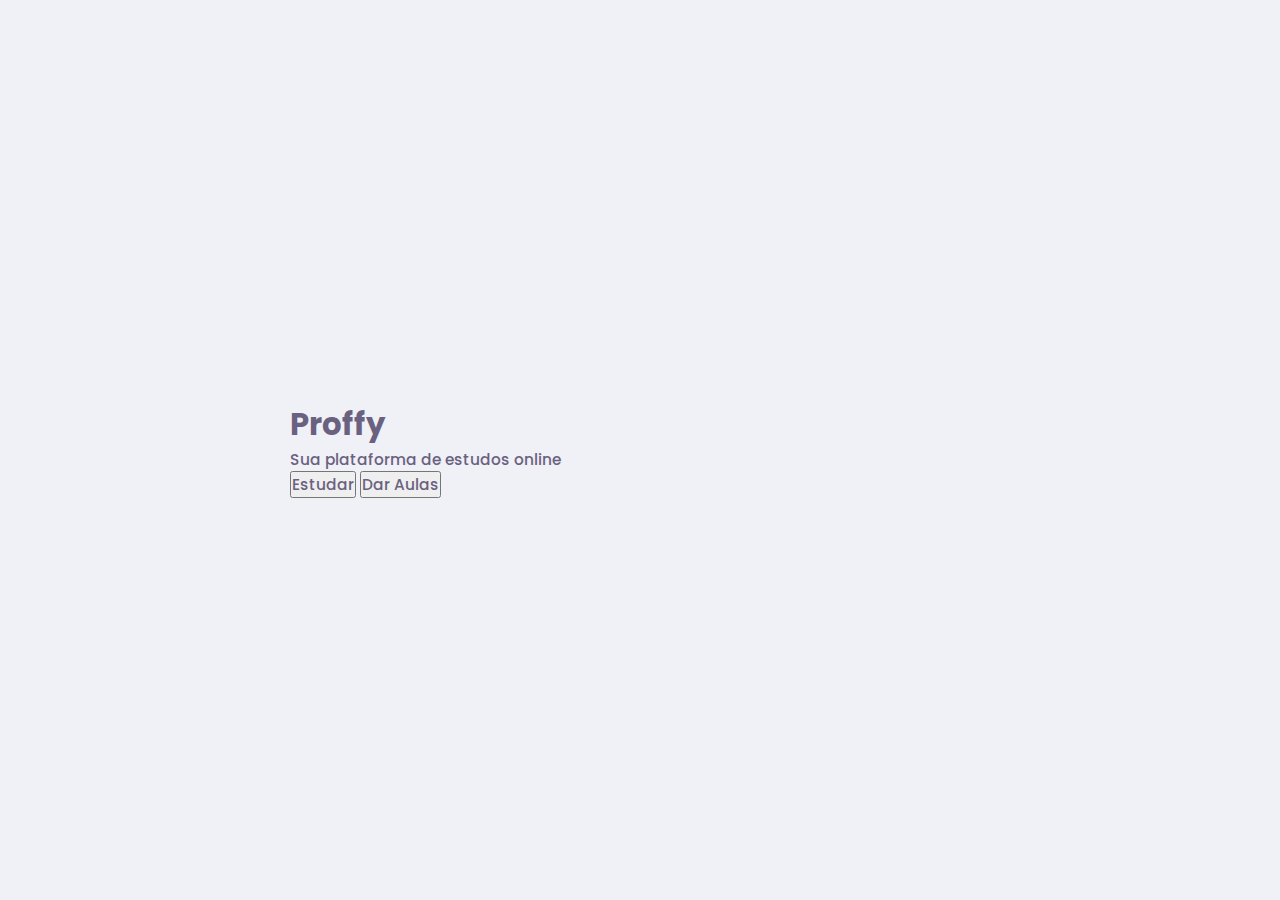
==== index.html @ 19458cd7 "aula 001" ====
<!DOCTYPE html>
<html lang="pt_br">
<head>
    <meta charset="UTF-8">
    <meta name="viewport" content="width=device-width, initial-scale=1.0">
    <title>Proffy | Sua plataforma de estudo online</title>

   

   <link rel="stylesheet" href="style.css">

   
<link href="https://fonts.googleapis.com/css2?family=Archivo:wght@400;700&amp;family=Poppins:wght@400;600&amp;display=swap" rel="stylesheet">
</head>
<body id="page-landing" > 
<div id="container">
   <h1>Proffy</h1>
    <p>Sua plataforma de estudos online</p>
    


    <button>Estudar</button>
    <button>Dar Aulas</button>
</div>

 
</body>
</html>
---- style.css ----
:root {
    --color-background: #F0F0F7;
    --color-primary-lighter: #9871F5;
    --color-primary-light: #916BEA;
    --color-primary: #8257E5;
    --color-primary-dark: #774DD6;
    --color-primary-darker: #6842c2;
    --color-secondary: #04D361;
    --color-secondary-dark: #04BF58;
    --color-title-in-primary: #FFFFFF;
    --color-text-in-primary: #D4C2FF;
    --color-text-title: #32264D;
    --color-text-complement: #9C98A6;
    --color-text-base: #6A6180;
    --color-line-in-white: #E6E6F0;
    --color-input-background: #F8F8FC;
    --color-button-text: #FFFFFF;
    --color-box-base: #FFFFFF;
    --color-box-footer: #FAFAFC;
    --color-small-info: #C1BCCC;
    font-size: 60%; /* controle das medidas rem */
}

* {
    margin:0;
    padding:0;
    box-sizing:border-box;
}
hrml, 
body{
    height:100vh;
}


 body{    
    background:var(--color-background);
     display:flex;
     align-items:center;
     justify-content:center;       
 }


 body,
 input,
 button,
 textarea{
     font:500 1.6rem Poppins;
     color:var(--color-text-base);
 }

 
 #container{
     width:90vw;
     max-width:700px;
 }
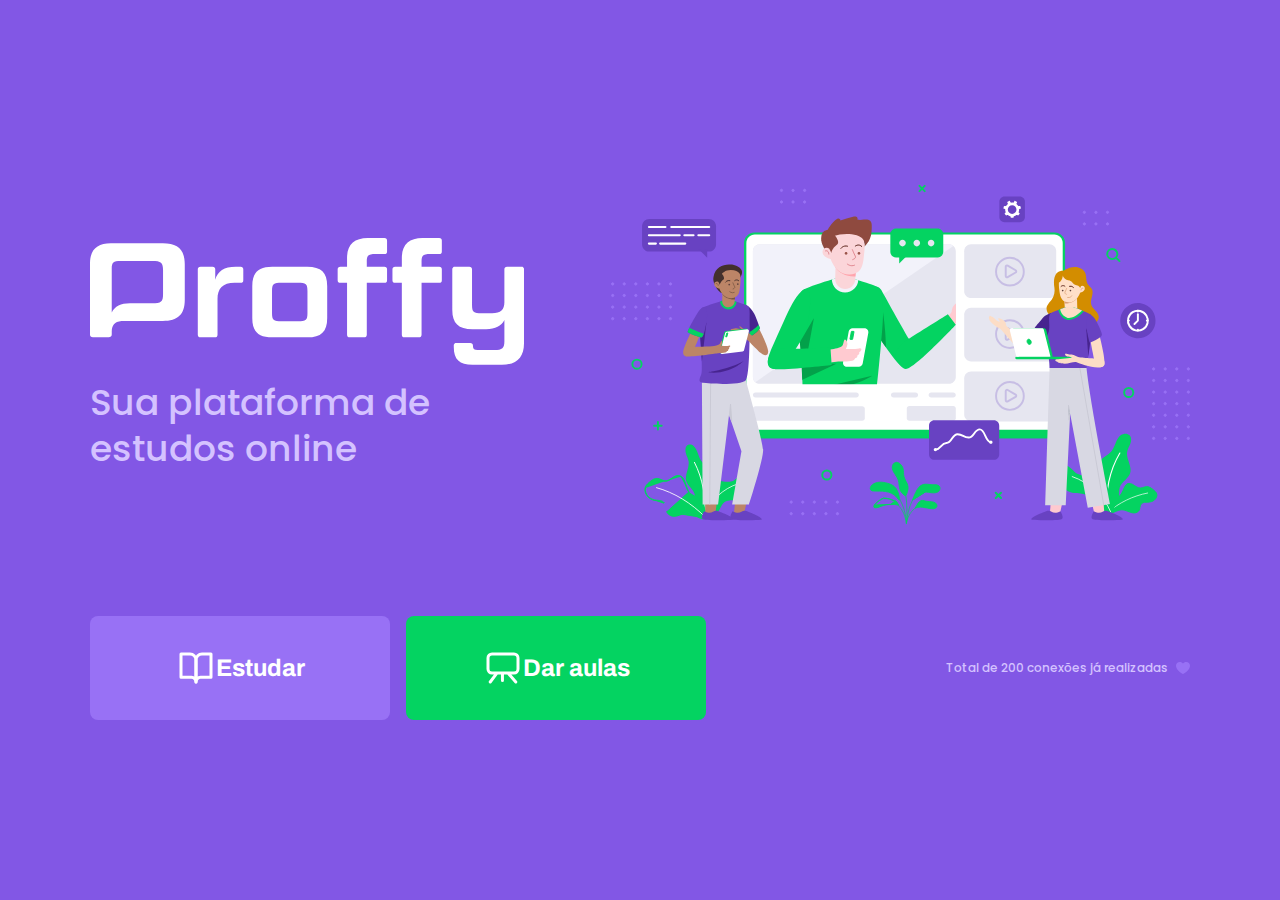
==== commit 88e4870d: "aula002" ====
--- a/index.html
+++ b/index.html
@@ -7,20 +7,40 @@
 
    
 
-   <link rel="stylesheet" href="style.css">
+   <link rel="stylesheet" href="/styles/main.css">
+   <link rel="stylesheet" href="/styles/partials/page-landing.css">
 
    
-<link href="https://fonts.googleapis.com/css2?family=Archivo:wght@400;700&amp;family=Poppins:wght@400;600&amp;display=swap" rel="stylesheet">
+    <link href="https://fonts.googleapis.com/css2?family=Archivo:wght@400;700&amp;family=Poppins:wght@400;600&amp;display=swap" rel="stylesheet">
+
 </head>
 <body id="page-landing" > 
 <div id="container">
-   <h1>Proffy</h1>
-    <p>Sua plataforma de estudos online</p>
-    
+    <div class="logo-container">
 
+        <img src="\images\logo.svg" alt="Proffy">
+        <h2>Sua plataforma de estudos online</h2>
+        
+   
+    </div>
 
-    <button>Estudar</button>
-    <button>Dar Aulas</button>
+    <img class="hero-image" src="/images/landing.svg" alt="Plataforma de Estudos">
+  
+
+    <div class="buttons-container">
+        <a class="study" href="/study.html">
+        <img src="images/icons/study.svg" alt="Estudar">Estudar
+        </a>
+        <a class="give-classes" href="/give-classes.html">
+            <img src="images/icons/give-classes.svg" alt="Dar aulas ">Dar aulas 
+            </a>
+    </div>
+
+    <p class="total-connections">
+        Total de 200 conexões já realizadas
+        <img src="/images/icons/purple-heart.svg" alt="Coração roxo">
+    </p>
+
 </div>
 
  
--- a/styles/main.css
+++ b/styles/main.css
@@ -0,0 +1,62 @@
+
+:root {
+    --color-background: #F0F0F7;
+    --color-primary-lighter: #9871F5;
+    --color-primary-light: #916BEA;
+    --color-primary: #8257E5;
+    --color-primary-dark: #774DD6;
+    --color-primary-darker: #6842c2;
+    --color-secondary: #04D361;
+    --color-secondary-dark: #04BF58;
+    --color-title-in-primary: #FFFFFF;
+    --color-text-in-primary: #D4C2FF;
+    --color-text-title: #32264D;
+    --color-text-complement: #9C98A6;
+    --color-text-base: #6A6180;
+    --color-line-in-white: #E6E6F0;
+    --color-input-background: #F8F8FC;
+    --color-button-text: #FFFFFF;
+    --color-box-base: #FFFFFF;
+    --color-box-footer: #FAFAFC;
+    --color-small-info: #C1BCCC;
+    font-size: 60%; /* controle das medidas rem */
+}
+
+* {
+    margin:0;
+    padding:0;
+    box-sizing:border-box;
+}
+html, 
+body{
+    height:100vh;
+}
+
+
+ body{    
+    background:var(--color-background);
+     display:flex;
+     align-items:center;
+     justify-content:center;       
+ }
+
+
+ body,
+ input,
+ button,
+ textarea{
+     font:500 1.6rem Poppins;
+     color:var(--color-text-base);
+ }
+
+ 
+ #container{
+     width:90vw;
+     max-width:700px;
+ }
+
+ @media(min-width:700px){
+     :root{
+        font-size:62.5%;
+     } 
+    }--- a/styles/partials/page-landing.css
+++ b/styles/partials/page-landing.css
@@ -0,0 +1,152 @@
+
+
+#page-landing{
+    background:var(--color-primary);
+}
+#page-landing #container{
+    color:var(--color-text-in-primary);
+}
+
+.logo-container{
+    text-align:center;
+    margin-bottom:3.2rem;
+}
+
+.logo-container img {
+    height: 10rem;
+
+}
+
+
+
+.logo-container h2{
+    font-weight:500 ;
+    font-size:3.6rem;
+    line-height: 4.6rem;
+    margin-top: 0.8rem;
+
+}
+
+.hero-image{
+    width: 100%;
+}
+
+.buttons-container{
+    display:flex;
+    justify-content:center;
+
+    margin:3.2rem 0;
+}
+
+.buttons-container a {
+    width: 30rem;
+    height: 10.4rem;
+
+    border-radius: .8rem;
+    margin-right: 1.6rem ;
+
+    font:700 2.4rem Archivo;
+
+    display:flex;
+    align-items: center;
+    justify-content: center;
+
+    text-decoration: none;
+
+
+    transition:background 0.2s;
+
+    color: var(--color-button-text)
+}
+
+
+
+.button-container a img{
+    width: 4rem;
+    margin-right: 2.4rem;
+}
+
+.buttons-container a.study{
+    background:var(--color-primary-lighter);
+}
+
+.buttons-container a.study:hover{
+    background: var(--color-primary-light);
+}
+
+.buttons-container a.give-classes{
+    background:var(--color-secondary);
+    margin-right: 0;
+}
+
+.buttons-container a.give-classes:hover{
+    background: var(--color-secondary-dark)
+}
+
+
+.total-connections{
+    font-size: 1.8rem;
+
+    display: flex;
+    align-items: center;
+    justify-content: center;
+}
+
+
+.total-connections img {
+    margin-left:0.8rem;
+}
+
+
+@media (max-width: 699px) {
+    :root {
+      font-size: 40%;
+    }
+  }
+
+@media (min-width:1100px) {
+    #page-landing #container{
+        max-width: 1100px;
+        display:grid;
+        grid-template-columns: 1fr 1fr 1fr;
+        grid-template-rows: 350px 1fr;
+        grid-template-areas:"proffy image image "
+        "button button texting ";
+        column-gap:87px;
+        row-gap:86px;
+    }
+
+    .logo-container{
+        grid-area: proffy;
+        text-align:initial;
+        align-self: center;
+        margin: 0 ;
+    }
+
+    .logo-container img{
+        height: 100%;
+        height: 127px;
+
+    }
+
+    .hero-image{
+        grid-area: image;
+        height: 350px;
+    }
+
+    .buttons-container{
+        grid-area: button;
+        justify-content: flex-start;
+        margin:0
+    }
+
+    .total-connections{
+        grid-area: texting;
+      justify-self: end;
+      font-size: 1.2rem;
+    }
+
+
+}
+
+
